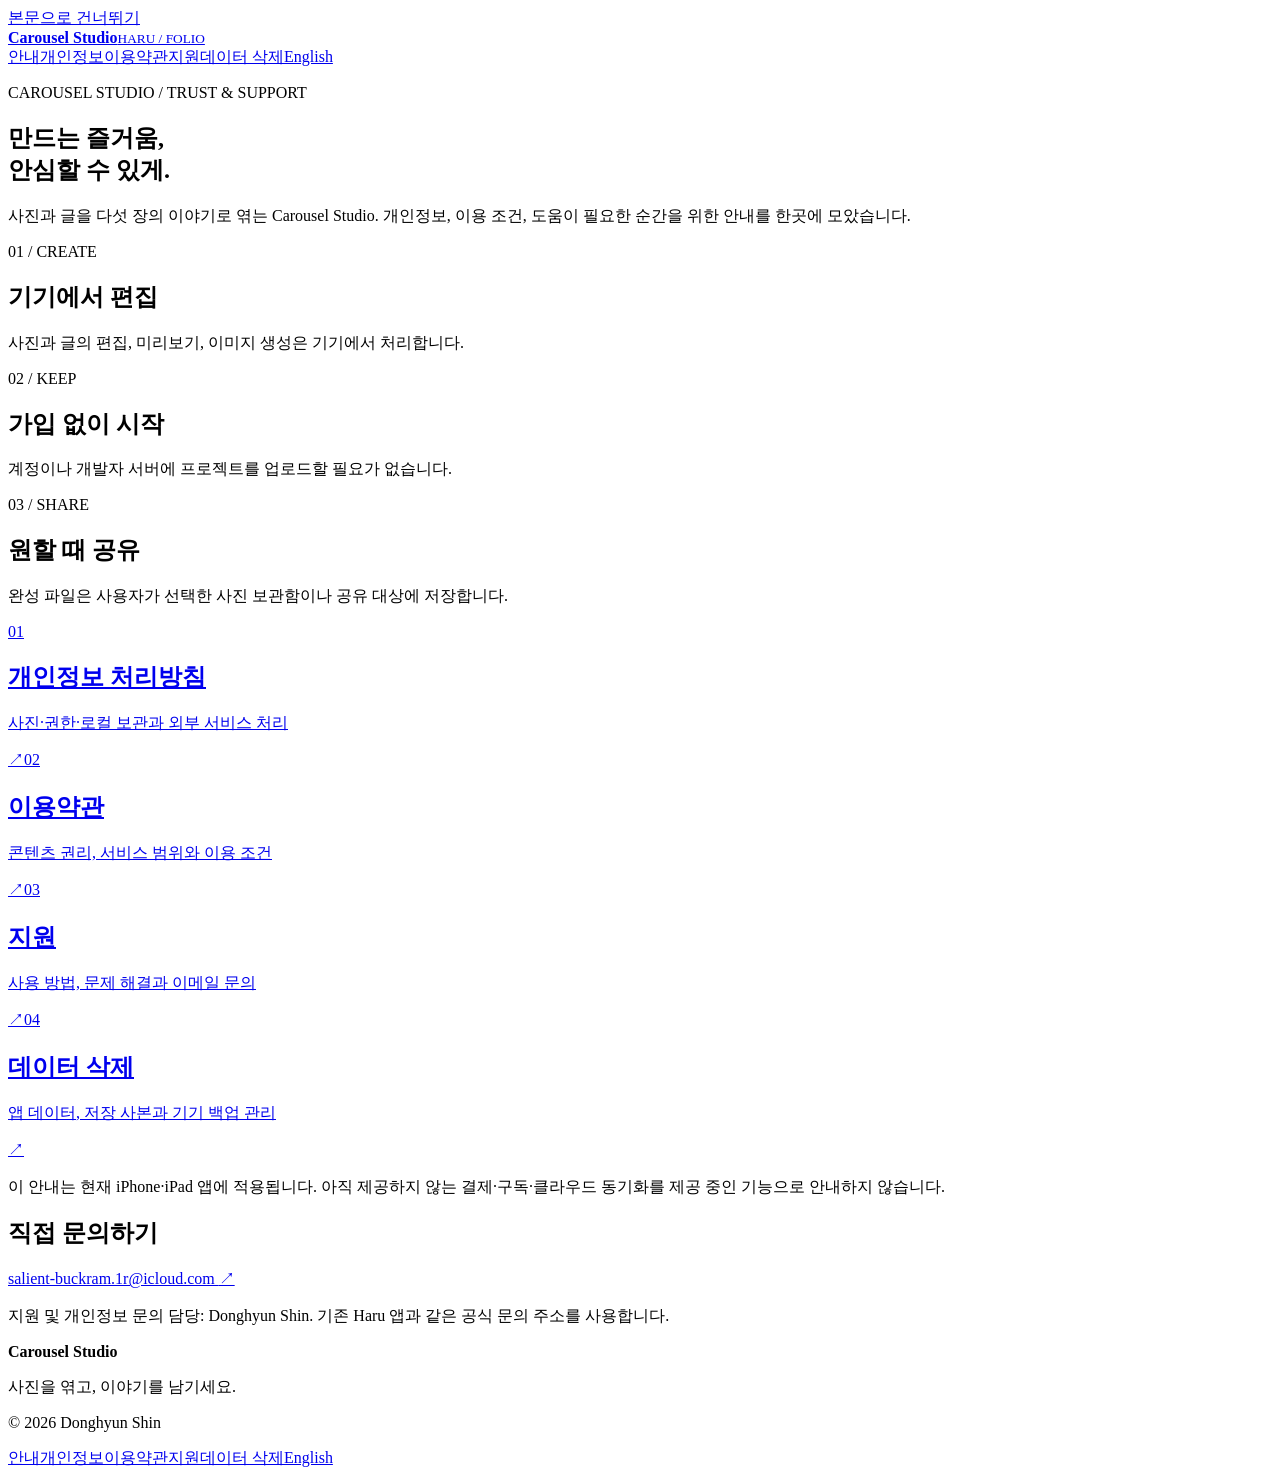
==== folio/index.html @ 43191980 "Add Carousel Studio policy and support overview" ====
<!doctype html>
<html lang="ko">
<head>
<meta charset="utf-8">
<meta name="viewport" content="width=device-width, initial-scale=1">
<meta name="description" content="사진과 글을 다섯 장의 이야기로 엮는 Carousel Studio. 개인정보, 이용 조건, 도움이 필요한 순간을 위한 안내를 한곳에 모았습니다.">
<meta name="theme-color" content="#f5f3ed">
<meta name="color-scheme" content="light dark">
<title>만드는 즐거움, 안심할 수 있게. · Carousel Studio</title>
<link rel="canonical" href="https://layerfield.github.io/haru-privacy/folio/">
<link rel="alternate" hreflang="ko" href="https://layerfield.github.io/haru-privacy/folio/">
<link rel="alternate" hreflang="en" href="https://layerfield.github.io/haru-privacy/folio/en/">
<link rel="icon" type="image/svg+xml" href="assets/favicon.svg">
<link rel="stylesheet" href="assets/site.css">
</head>
<body>
<a class="skip-link" href="#main">본문으로 건너뛰기</a>
<div class="shell">
<header class="site-header"><a class="brand" href="./"><span class="brand-mark" aria-hidden="true"></span><span class="brand-copy"><strong>Carousel Studio</strong><small>HARU / FOLIO</small></span></a><nav class="header-nav" aria-label="주 메뉴"><a href="./" aria-current="page">안내</a><a href="privacy/">개인정보</a><a href="terms/">이용약관</a><a href="support/">지원</a><a href="data/">데이터 삭제</a><a class="language-switch" lang="en" hreflang="en" href="en/">English</a></nav></header>
<main id="main"><section class="hero"><p class="eyebrow">CAROUSEL STUDIO / TRUST & SUPPORT</p><h1>만드는 즐거움,<br>안심할 수 있게.</h1><p class="lede">사진과 글을 다섯 장의 이야기로 엮는 Carousel Studio. 개인정보, 이용 조건, 도움이 필요한 순간을 위한 안내를 한곳에 모았습니다.</p></section><section class="principles"><article><span class="kicker">01 / CREATE</span><h2>기기에서 편집</h2><p>사진과 글의 편집, 미리보기, 이미지 생성은 기기에서 처리합니다.</p></article><article><span class="kicker">02 / KEEP</span><h2>가입 없이 시작</h2><p>계정이나 개발자 서버에 프로젝트를 업로드할 필요가 없습니다.</p></article><article><span class="kicker">03 / SHARE</span><h2>원할 때 공유</h2><p>완성 파일은 사용자가 선택한 사진 보관함이나 공유 대상에 저장합니다.</p></article></section><div class="document-list"><a class="document-card" href="privacy/"><span class="card-number">01</span><div><h2>개인정보 처리방침</h2><p>사진·권한·로컬 보관과 외부 서비스 처리</p></div><span class="arrow" aria-hidden="true">↗</span></a><a class="document-card" href="terms/"><span class="card-number">02</span><div><h2>이용약관</h2><p>콘텐츠 권리, 서비스 범위와 이용 조건</p></div><span class="arrow" aria-hidden="true">↗</span></a><a class="document-card" href="support/"><span class="card-number">03</span><div><h2>지원</h2><p>사용 방법, 문제 해결과 이메일 문의</p></div><span class="arrow" aria-hidden="true">↗</span></a><a class="document-card" href="data/"><span class="card-number">04</span><div><h2>데이터 삭제</h2><p>앱 데이터, 저장 사본과 기기 백업 관리</p></div><span class="arrow" aria-hidden="true">↗</span></a></div><p class="note">이 안내는 현재 iPhone·iPad 앱에 적용됩니다. 아직 제공하지 않는 결제·구독·클라우드 동기화를 제공 중인 기능으로 안내하지 않습니다.</p><section class="contact-box" aria-label="직접 문의하기"><h2>직접 문의하기</h2><a class="email-link" href="mailto:salient-buckram.1r@icloud.com?subject=Carousel%20Studio%20support">salient-buckram.1r@icloud.com <span aria-hidden="true">↗</span></a><p>지원 및 개인정보 문의 담당: Donghyun Shin. 기존 Haru 앱과 같은 공식 문의 주소를 사용합니다.</p></section></main>
<footer class="site-footer"><div class="footer-top"><div><strong>Carousel Studio</strong><p>사진을 엮고, 이야기를 남기세요.</p></div><p>© 2026 Donghyun Shin</p></div><nav class="footer-nav" aria-label="관련 안내"><a href="./" aria-current="page">안내</a><a href="privacy/">개인정보</a><a href="terms/">이용약관</a><a href="support/">지원</a><a href="data/">데이터 삭제</a><a class="language-switch" lang="en" hreflang="en" href="en/">English</a></nav></footer>
</div>
</body>
</html>
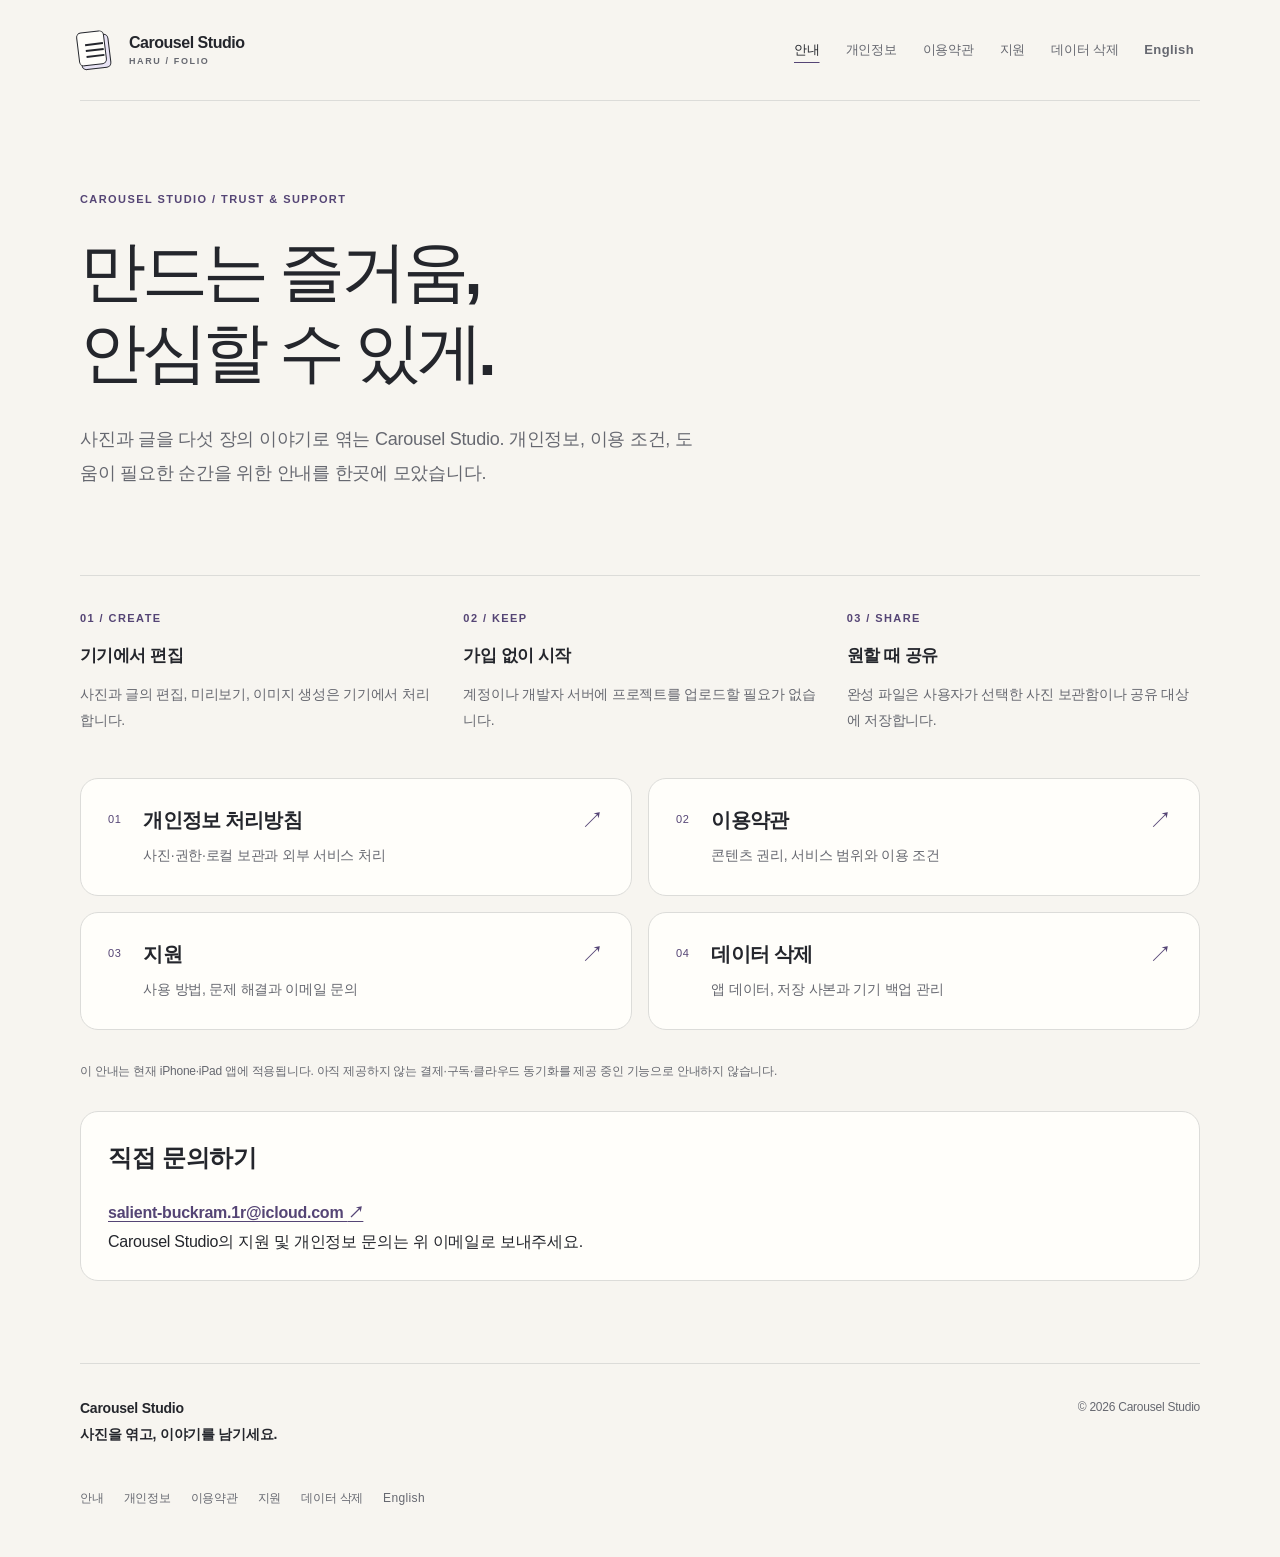
==== commit 00dead82: "Remove personal name from overview" ====
--- a/folio/index.html
+++ b/folio/index.html
@@ -17,8 +17,8 @@
 <a class="skip-link" href="#main">본문으로 건너뛰기</a>
 <div class="shell">
 <header class="site-header"><a class="brand" href="./"><span class="brand-mark" aria-hidden="true"></span><span class="brand-copy"><strong>Carousel Studio</strong><small>HARU / FOLIO</small></span></a><nav class="header-nav" aria-label="주 메뉴"><a href="./" aria-current="page">안내</a><a href="privacy/">개인정보</a><a href="terms/">이용약관</a><a href="support/">지원</a><a href="data/">데이터 삭제</a><a class="language-switch" lang="en" hreflang="en" href="en/">English</a></nav></header>
-<main id="main"><section class="hero"><p class="eyebrow">CAROUSEL STUDIO / TRUST & SUPPORT</p><h1>만드는 즐거움,<br>안심할 수 있게.</h1><p class="lede">사진과 글을 다섯 장의 이야기로 엮는 Carousel Studio. 개인정보, 이용 조건, 도움이 필요한 순간을 위한 안내를 한곳에 모았습니다.</p></section><section class="principles"><article><span class="kicker">01 / CREATE</span><h2>기기에서 편집</h2><p>사진과 글의 편집, 미리보기, 이미지 생성은 기기에서 처리합니다.</p></article><article><span class="kicker">02 / KEEP</span><h2>가입 없이 시작</h2><p>계정이나 개발자 서버에 프로젝트를 업로드할 필요가 없습니다.</p></article><article><span class="kicker">03 / SHARE</span><h2>원할 때 공유</h2><p>완성 파일은 사용자가 선택한 사진 보관함이나 공유 대상에 저장합니다.</p></article></section><div class="document-list"><a class="document-card" href="privacy/"><span class="card-number">01</span><div><h2>개인정보 처리방침</h2><p>사진·권한·로컬 보관과 외부 서비스 처리</p></div><span class="arrow" aria-hidden="true">↗</span></a><a class="document-card" href="terms/"><span class="card-number">02</span><div><h2>이용약관</h2><p>콘텐츠 권리, 서비스 범위와 이용 조건</p></div><span class="arrow" aria-hidden="true">↗</span></a><a class="document-card" href="support/"><span class="card-number">03</span><div><h2>지원</h2><p>사용 방법, 문제 해결과 이메일 문의</p></div><span class="arrow" aria-hidden="true">↗</span></a><a class="document-card" href="data/"><span class="card-number">04</span><div><h2>데이터 삭제</h2><p>앱 데이터, 저장 사본과 기기 백업 관리</p></div><span class="arrow" aria-hidden="true">↗</span></a></div><p class="note">이 안내는 현재 iPhone·iPad 앱에 적용됩니다. 아직 제공하지 않는 결제·구독·클라우드 동기화를 제공 중인 기능으로 안내하지 않습니다.</p><section class="contact-box" aria-label="직접 문의하기"><h2>직접 문의하기</h2><a class="email-link" href="mailto:salient-buckram.1r@icloud.com?subject=Carousel%20Studio%20support">salient-buckram.1r@icloud.com <span aria-hidden="true">↗</span></a><p>지원 및 개인정보 문의 담당: Donghyun Shin. 기존 Haru 앱과 같은 공식 문의 주소를 사용합니다.</p></section></main>
-<footer class="site-footer"><div class="footer-top"><div><strong>Carousel Studio</strong><p>사진을 엮고, 이야기를 남기세요.</p></div><p>© 2026 Donghyun Shin</p></div><nav class="footer-nav" aria-label="관련 안내"><a href="./" aria-current="page">안내</a><a href="privacy/">개인정보</a><a href="terms/">이용약관</a><a href="support/">지원</a><a href="data/">데이터 삭제</a><a class="language-switch" lang="en" hreflang="en" href="en/">English</a></nav></footer>
+<main id="main"><section class="hero"><p class="eyebrow">CAROUSEL STUDIO / TRUST & SUPPORT</p><h1>만드는 즐거움,<br>안심할 수 있게.</h1><p class="lede">사진과 글을 다섯 장의 이야기로 엮는 Carousel Studio. 개인정보, 이용 조건, 도움이 필요한 순간을 위한 안내를 한곳에 모았습니다.</p></section><section class="principles"><article><span class="kicker">01 / CREATE</span><h2>기기에서 편집</h2><p>사진과 글의 편집, 미리보기, 이미지 생성은 기기에서 처리합니다.</p></article><article><span class="kicker">02 / KEEP</span><h2>가입 없이 시작</h2><p>계정이나 개발자 서버에 프로젝트를 업로드할 필요가 없습니다.</p></article><article><span class="kicker">03 / SHARE</span><h2>원할 때 공유</h2><p>완성 파일은 사용자가 선택한 사진 보관함이나 공유 대상에 저장합니다.</p></article></section><div class="document-list"><a class="document-card" href="privacy/"><span class="card-number">01</span><div><h2>개인정보 처리방침</h2><p>사진·권한·로컬 보관과 외부 서비스 처리</p></div><span class="arrow" aria-hidden="true">↗</span></a><a class="document-card" href="terms/"><span class="card-number">02</span><div><h2>이용약관</h2><p>콘텐츠 권리, 서비스 범위와 이용 조건</p></div><span class="arrow" aria-hidden="true">↗</span></a><a class="document-card" href="support/"><span class="card-number">03</span><div><h2>지원</h2><p>사용 방법, 문제 해결과 이메일 문의</p></div><span class="arrow" aria-hidden="true">↗</span></a><a class="document-card" href="data/"><span class="card-number">04</span><div><h2>데이터 삭제</h2><p>앱 데이터, 저장 사본과 기기 백업 관리</p></div><span class="arrow" aria-hidden="true">↗</span></a></div><p class="note">이 안내는 현재 iPhone·iPad 앱에 적용됩니다. 아직 제공하지 않는 결제·구독·클라우드 동기화를 제공 중인 기능으로 안내하지 않습니다.</p><section class="contact-box" aria-label="직접 문의하기"><h2>직접 문의하기</h2><a class="email-link" href="mailto:salient-buckram.1r@icloud.com?subject=Carousel%20Studio%20support">salient-buckram.1r@icloud.com <span aria-hidden="true">↗</span></a><p>Carousel Studio의 지원 및 개인정보 문의는 위 이메일로 보내주세요.</p></section></main>
+<footer class="site-footer"><div class="footer-top"><div><strong>Carousel Studio</strong><p>사진을 엮고, 이야기를 남기세요.</p></div><p>© 2026 Carousel Studio</p></div><nav class="footer-nav" aria-label="관련 안내"><a href="./" aria-current="page">안내</a><a href="privacy/">개인정보</a><a href="terms/">이용약관</a><a href="support/">지원</a><a href="data/">데이터 삭제</a><a class="language-switch" lang="en" hreflang="en" href="en/">English</a></nav></footer>
 </div>
 </body>
 </html>
--- a/folio/assets/site.css
+++ b/folio/assets/site.css
@@ -0,0 +1,317 @@
+/* Folio by Haru · local, accessible document design. No external assets. */
+:root {
+  color-scheme: light;
+  --paper: #f7f5f0;
+  --surface: #fffefa;
+  --ink: #24262c;
+  --muted: #666870;
+  --line: #dcdcd9;
+  --lavender: #e8e3f4;
+  --accent: #554575;
+  --accent-hover: #3c2c59;
+  --soft: #efeee8;
+  --focus: #6750a4;
+  --radius: 18px;
+  --font: -apple-system, BlinkMacSystemFont, "Apple SD Gothic Neo", "Noto Sans KR", "Malgun Gothic", "Segoe UI", sans-serif;
+}
+
+*, *::before, *::after { box-sizing: border-box; }
+html { scroll-behavior: smooth; scroll-padding-top: 28px; }
+body {
+  margin: 0;
+  background: var(--paper);
+  color: var(--ink);
+  font-family: var(--font);
+  font-size: 16px;
+  line-height: 1.8;
+  letter-spacing: -.015em;
+  -webkit-font-smoothing: antialiased;
+  text-rendering: optimizeLegibility;
+}
+a { color: var(--accent); text-underline-offset: .2em; text-decoration-thickness: 1px; }
+a:hover { color: var(--accent-hover); }
+a, p, li, td, th, .meta, .version-note { overflow-wrap: anywhere; }
+a:focus-visible, summary:focus-visible {
+  outline: 3px solid var(--focus);
+  outline-offset: 5px;
+  border-radius: 3px;
+}
+::selection { color: var(--ink); background: var(--lavender); }
+button, input, select, textarea { font: inherit; }
+img, svg { max-width: 100%; }
+.shell { width: min(1120px, calc(100% - 80px)); margin-inline: auto; }
+.skip-link {
+  position: fixed;
+  z-index: 10;
+  top: 12px;
+  left: 16px;
+  padding: 10px 18px;
+  border: 1px solid var(--accent);
+  border-radius: 8px;
+  background: var(--surface);
+  transform: translateY(-180%);
+}
+.skip-link:focus { transform: translateY(0); }
+
+.site-header {
+  display: flex;
+  align-items: center;
+  justify-content: space-between;
+  gap: 24px;
+  padding-block: 28px;
+  border-bottom: 1px solid var(--line);
+}
+.brand {
+  display: inline-flex;
+  align-items: center;
+  flex: 0 1 auto;
+  gap: 14px;
+  min-width: 0;
+  min-height: 44px;
+  color: var(--ink);
+  text-decoration: none;
+}
+.brand:hover { color: var(--ink); }
+.brand-mark {
+  position: relative;
+  display: block;
+  flex: 0 0 30px;
+  width: 30px;
+  height: 34px;
+  margin: 4px 5px 0 0;
+  border: 1.5px solid var(--ink);
+  border-radius: 5px;
+  background: var(--lavender);
+  transform: rotate(-7deg);
+}
+.brand-mark::before, .brand-mark::after {
+  position: absolute;
+  content: "";
+  border: 1.5px solid var(--ink);
+  border-radius: 5px;
+  inset: -5px 3px 3px -3px;
+  background: var(--surface);
+  z-index: -1;
+}
+.brand-mark::after {
+  inset: 7px 5px auto;
+  height: 2px;
+  border: 0;
+  border-radius: 0;
+  background: var(--ink);
+  box-shadow: 0 6px 0 var(--ink), 0 12px 0 var(--ink);
+  z-index: 1;
+}
+.brand-copy { display: grid; gap: 2px; min-width: 0; line-height: 1.3; }
+.brand-copy strong { font-size: 16px; font-weight: 650; letter-spacing: -.03em; }
+.brand-copy small { color: var(--muted); font-size: 9px; font-weight: 650; letter-spacing: .18em; }
+.header-nav, .footer-nav { display: flex; flex-wrap: wrap; align-items: center; gap: 4px 14px; }
+.header-nav { justify-content: flex-end; }
+.header-nav a {
+  display: inline-flex;
+  align-items: center;
+  min-height: 44px;
+  padding-inline: 6px;
+  color: var(--muted);
+  font-size: 13px;
+  font-weight: 550;
+  text-decoration: none;
+}
+.header-nav a:hover { color: var(--ink); }
+.header-nav a[aria-current="page"] { color: var(--ink); text-decoration: underline; text-decoration-color: var(--accent); text-underline-offset: 8px; }
+.language-switch { white-space: nowrap; letter-spacing: .03em; }
+
+.hero { max-width: 840px; padding-block: 90px 66px; }
+.eyebrow, .kicker {
+  display: block;
+  color: var(--accent);
+  font-size: 11px;
+  font-weight: 700;
+  line-height: 1.6;
+  letter-spacing: .13em;
+  text-transform: uppercase;
+}
+.eyebrow { margin: 0 0 22px; }
+h1, h2, h3, p { margin-top: 0; }
+.hero h1 {
+  margin-bottom: 28px;
+  font-size: clamp(38px, 5.6vw, 66px);
+  font-weight: 580;
+  letter-spacing: -.065em;
+  line-height: 1.24;
+  word-break: keep-all;
+  overflow-wrap: anywhere;
+  text-wrap: balance;
+}
+.hero .lede { max-width: 630px; margin-bottom: 18px; font-size: 18px; line-height: 1.9; }
+.hero > p:not(.eyebrow):not(.lede) { max-width: 630px; color: var(--muted); font-size: 14px; }
+.lede { color: var(--muted); }
+.principles {
+  display: grid;
+  grid-template-columns: repeat(3, minmax(0, 1fr));
+  gap: 30px;
+  padding: 34px 0 44px;
+  border-top: 1px solid var(--line);
+}
+.principles article { min-width: 0; }
+.principles .kicker { margin-bottom: 14px; }
+.principles h2 { margin-bottom: 10px; font-size: 17px; font-weight: 650; letter-spacing: -.03em; }
+.principles p { margin-bottom: 0; color: var(--muted); font-size: 14px; line-height: 1.85; }
+.document-list { display: grid; grid-template-columns: repeat(2, minmax(0, 1fr)); gap: 16px; padding-bottom: 30px; }
+.document-card {
+  display: flex;
+  align-items: flex-start;
+  gap: 22px;
+  min-width: 0;
+  padding: 27px;
+  border: 1px solid var(--line);
+  border-radius: var(--radius);
+  background: var(--surface);
+  color: var(--ink);
+  text-decoration: none;
+  transition: border-color .18s ease, background .18s ease, transform .18s ease;
+}
+.document-card:hover { border-color: #a79bbd; background: #fcfaff; color: var(--ink); transform: translateY(-2px); }
+.document-card > div { flex: 1; min-width: 0; }
+.card-number { padding-top: 4px; color: var(--accent); font-size: 11px; font-variant-numeric: tabular-nums; letter-spacing: .05em; }
+.document-card h2 { margin-bottom: 8px; font-size: 20px; font-weight: 620; letter-spacing: -.04em; line-height: 1.45; }
+.document-card p { margin-bottom: 0; color: var(--muted); font-size: 14px; line-height: 1.8; }
+.arrow { flex: 0 0 auto; margin-left: auto; color: var(--accent); font-size: 23px; line-height: 1.3; }
+.tag { display: inline-block; padding: 3px 9px; border-radius: 5px; background: var(--lavender); color: var(--accent); font-size: 11px; font-weight: 650; line-height: 1.6; }
+
+.document-layout { display: grid; grid-template-columns: 220px minmax(0, 720px); justify-content: space-between; gap: 60px; padding-top: 62px; }
+.toc { position: sticky; align-self: start; top: 28px; max-height: calc(100dvh - 56px); overflow-y: auto; padding-right: 14px; }
+.toc > p { margin-bottom: 14px; color: var(--muted); font-size: 10px; font-weight: 700; letter-spacing: .12em; text-transform: uppercase; }
+.toc a { display: flex; align-items: center; gap: 8px; min-height: 44px; padding: 7px 0; color: var(--muted); font-size: 13px; line-height: 1.55; text-decoration: none; }
+.mobile-toc { display: none; }
+.toc a:hover { color: var(--accent); text-decoration: underline; }
+.document { min-width: 0; }
+.document-header { padding-bottom: 32px; }
+.document-header .eyebrow { margin-bottom: 16px; }
+.document-header h1 { margin-bottom: 18px; font-size: clamp(30px, 4vw, 44px); font-weight: 620; line-height: 1.35; letter-spacing: -.055em; word-break: keep-all; overflow-wrap: anywhere; }
+.document-header .lede { margin-bottom: 22px; font-size: 16px; line-height: 1.9; }
+.meta { display: flex; flex-wrap: wrap; gap: 6px 20px; margin-bottom: 0; color: var(--muted); font-size: 12px; }
+.callout { padding: 24px 27px; border: 1px solid #d5cde5; border-radius: var(--radius); background: var(--lavender); }
+.callout strong { display: block; margin-bottom: 8px; color: var(--ink); font-size: 16px; font-weight: 650; }
+.callout p { margin-bottom: 0; color: #514961; font-size: 14px; line-height: 1.85; }
+.callout p + p { margin-top: 12px; }
+.policy-section { padding-top: 37px; margin-top: 37px; border-top: 1px solid var(--line); scroll-margin-top: 24px; }
+.policy-section h2 { margin-bottom: 20px; font-size: 21px; font-weight: 650; line-height: 1.5; letter-spacing: -.035em; word-break: keep-all; overflow-wrap: anywhere; }
+.section-number { display: inline-block; margin-right: 10px; color: var(--accent); font-family: ui-monospace, monospace; font-size: .65em; letter-spacing: .04em; vertical-align: .1em; }
+.policy-section h3 { margin-block: 25px 12px; font-size: 17px; font-weight: 650; line-height: 1.5; }
+.policy-section p { margin-bottom: 18px; }
+.policy-section p, .policy-section li { font-size: 15px; line-height: 1.95; }
+.policy-section ul, .policy-section ol { padding-left: 23px; margin-block: 12px 22px; }
+.policy-section li { margin-block: 8px; padding-left: 3px; }
+.policy-section li::marker { color: var(--accent); }
+.policy-section strong { font-weight: 650; }
+.policy-section > :last-child { margin-bottom: 0; }
+.table-scroll { overflow-x: auto; max-width: 100%; margin-block: 22px; border: 1px solid var(--line); border-radius: 12px; -webkit-overflow-scrolling: touch; }
+table { width: 100%; border-collapse: collapse; text-align: left; font-size: 13px; line-height: 1.8; }
+th, td { padding: 15px 17px; vertical-align: top; border-bottom: 1px solid var(--line); }
+th { background: var(--soft); font-weight: 650; }
+td { background: var(--surface); }
+th + th, td + td { border-left: 1px solid var(--line); }
+tr:last-child td { border-bottom: 0; }
+.contact-box { margin-block: 28px; padding: 24px 27px; border: 1px solid var(--line); border-radius: var(--radius); background: var(--surface); }
+.contact-box h2, .contact-box h3 { margin-top: 0; }
+.contact-box > :last-child { margin-bottom: 0; }
+.email-link { font-weight: 600; }
+.inline-link { text-decoration: underline; }
+.muted, .note, .version-note { color: var(--muted); }
+.note, .version-note { font-size: 12px; line-height: 1.9; }
+.version-note { margin-top: 28px; }
+details { margin-block: 12px; border: 1px solid var(--line); border-radius: 12px; background: var(--surface); }
+summary { cursor: pointer; padding: 16px 20px; min-height: 52px; font-size: 15px; font-weight: 600; line-height: 1.7; }
+summary::marker { color: var(--accent); }
+details[open] summary { border-bottom: 1px solid var(--line); }
+details p, details > ul, details > ol { margin: 16px 20px; font-size: 14px; line-height: 1.9; }
+
+.site-footer { margin-top: 82px; padding-block: 32px 36px; border-top: 1px solid var(--line); color: var(--muted); font-size: 12px; }
+.footer-top { display: flex; flex-wrap: wrap; align-items: flex-start; justify-content: space-between; gap: 16px 40px; margin-bottom: 16px; }
+.footer-top > div { color: var(--ink); font-size: 14px; font-weight: 600; }
+.footer-top > p { max-width: 540px; margin-bottom: 0; line-height: 1.85; }
+.footer-nav { gap: 2px 20px; }
+.footer-nav a { display: inline-flex; align-items: center; min-height: 44px; color: var(--muted); font-size: 12px; text-decoration: none; }
+.footer-nav a:hover { color: var(--accent); text-decoration: underline; }
+.site-footer > a { display: inline-flex; align-items: center; min-height: 44px; }
+
+@media (min-width: 1250px) { .hero h1 { font-size: 66px; } }
+@media (max-width: 1000px) {
+  .shell { width: calc(100% - 56px); }
+  .site-header { gap: 18px; }
+  .header-nav { gap: 2px 8px; }
+  .header-nav a { font-size: 12px; }
+  .document-layout { grid-template-columns: 170px minmax(0, 1fr); gap: 36px; }
+  .document-card { gap: 16px; padding: 23px; }
+}
+@media (max-width: 760px) {
+  .shell { width: calc(100% - 40px); }
+  .site-header { flex-wrap: wrap; padding-block: 22px 14px; gap: 12px; }
+  .header-nav { width: 100%; justify-content: flex-start; gap: 0 13px; margin-left: -6px; }
+  .header-nav a { font-size: 12px; }
+  .hero { padding-block: 55px 42px; }
+  .hero h1 { font-size: clamp(36px, 7.3vw, 52px); margin-bottom: 22px; }
+  .hero .lede { font-size: 16px; }
+  .principles { grid-template-columns: 1fr; gap: 25px; padding-block: 28px 34px; }
+  .principles article { display: grid; grid-template-columns: 90px minmax(0, 1fr); gap: 0 16px; }
+  .principles .kicker { grid-row: 1 / 3; margin-top: 4px; }
+  .principles h2 { margin-bottom: 7px; }
+  .document-list { grid-template-columns: 1fr; gap: 12px; }
+  .document-card { padding: 24px 22px; }
+  .document-layout { display: block; padding-top: 36px; }
+  aside.toc { display: none; }
+  .mobile-toc { display: block; margin: 0 0 32px; padding-bottom: 16px; border-bottom: 1px solid var(--line); }
+  .mobile-toc nav { display: flex; flex-direction: column; padding: 8px 18px; }
+  .mobile-toc a { display: flex; gap: 8px; align-items: center; min-height: 44px; color: var(--muted); font-size: 13px; text-decoration: none; }
+  .toc > p { margin-bottom: 9px; }
+  .toc a { display: inline-flex; min-height: 44px; margin-right: 20px; font-size: 12px; }
+  .document-header { padding-bottom: 26px; }
+  .document-header h1 { font-size: 33px; }
+  .policy-section { margin-top: 30px; padding-top: 30px; }
+  .policy-section h2 { font-size: 20px; }
+  .policy-section p, .policy-section li { font-size: 14px; line-height: 1.95; }
+  .callout, .contact-box { padding: 22px; }
+  .site-footer { margin-top: 56px; padding-top: 26px; }
+  th, td { padding: 12px; }
+}
+@media (max-width: 380px) {
+  .shell { width: calc(100% - 32px); }
+  .header-nav { column-gap: 7px; }
+  .header-nav a { font-size: 11px; padding-inline: 5px; }
+  .hero h1 { font-size: 34px; }
+  .principles article { grid-template-columns: 69px minmax(0, 1fr); gap: 0 12px; }
+  .principles .kicker { font-size: 10px; letter-spacing: .08em; }
+  .document-card { gap: 12px; padding: 21px 17px; }
+  .document-card h2 { font-size: 18px; }
+  .document-card p { font-size: 13px; }
+  .document-header h1 { font-size: 29px; }
+  .callout, .contact-box { padding: 19px; }
+}
+@media (prefers-reduced-motion: reduce) {
+  html { scroll-behavior: auto; }
+  .document-card { transition: none; }
+  .document-card:hover { transform: none; }
+}
+@media (forced-colors: active) {
+  .brand-mark, .brand-mark::before { border-color: CanvasText; }
+  .brand-mark::after { background: CanvasText; box-shadow: none; }
+  .document-card, .callout, .contact-box, details, .table-scroll { border-color: CanvasText; }
+}
+@media print {
+  :root { --paper: #fff; --surface: #fff; --ink: #000; --muted: #444; --line: #bbb; }
+  html { scroll-behavior: auto; }
+  body { font-size: 10pt; }
+  .shell { width: 100%; max-width: none; }
+  .site-header, .toc, .site-footer, .skip-link { display: none; }
+  .document-layout { display: block; padding-top: 0; }
+  .document-header h1 { font-size: 24pt; }
+  .document-header { padding-bottom: 18px; }
+  .policy-section { margin-top: 22px; padding-top: 20px; }
+  .policy-section h2 { break-after: avoid; font-size: 14pt; }
+  .policy-section p, .policy-section li { font-size: 10pt; line-height: 1.65; }
+  .callout, .contact-box, tr, details { break-inside: avoid; }
+  a { color: inherit; }
+  .table-scroll { overflow: visible; }
+  th, td { padding: 8px; }
+}
